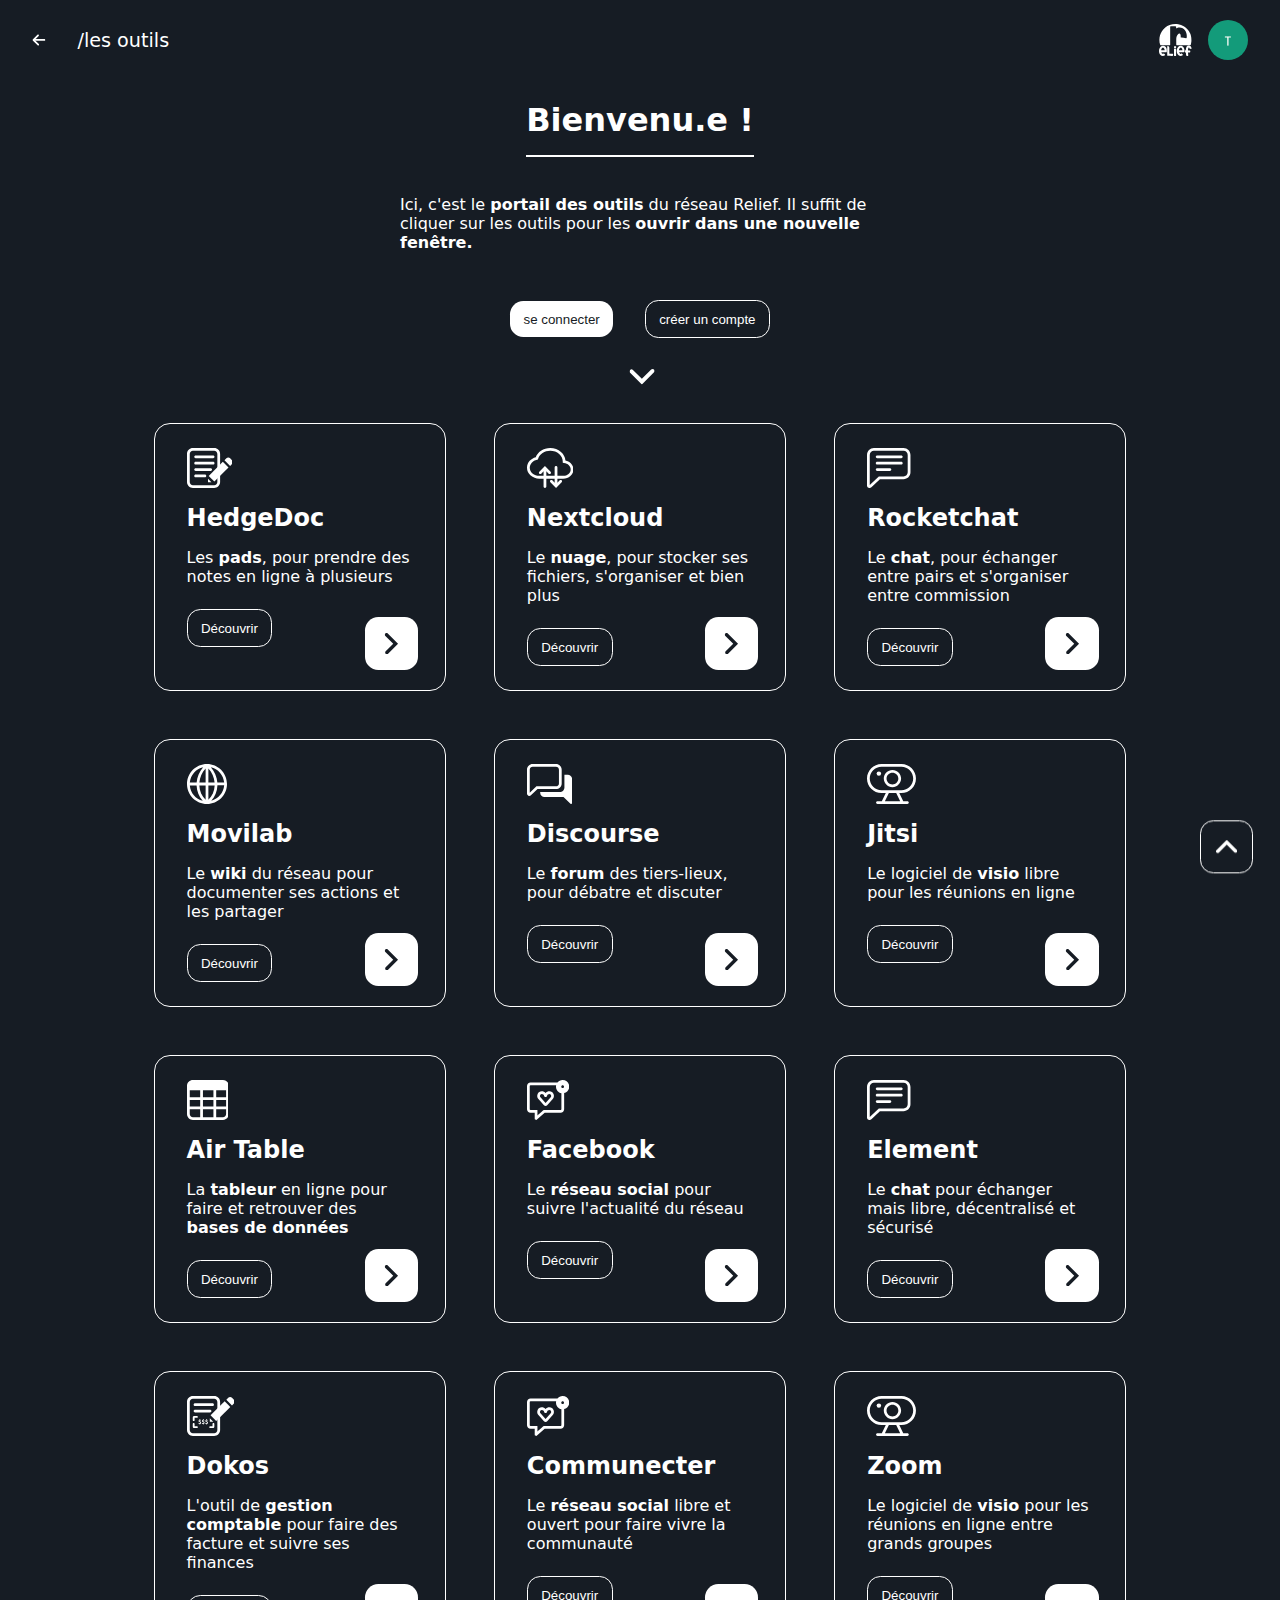
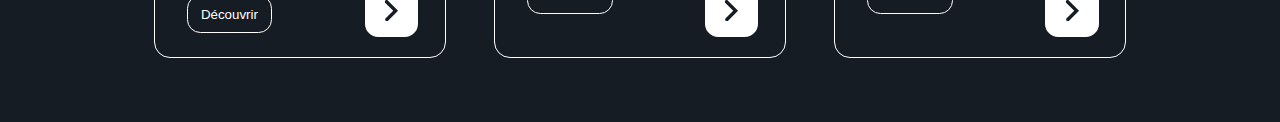
==== index.html @ ee426a31 "Rename portail.html to index.html" ====
<!DOCTYPE html>
<html lang="fr">
  <head>
    <meta charset="utf-8" />
    <meta name="viewport" content="width=device-width, initial-scale=1" />
    <title>Relief - Les outils</title>
    <link rel="stylesheet" href="style.css" />
  </head>

  <body>
    <header>
        <div>
            <div class="arrow left">
                <a title="retour à l'acceuil" onclick="history.go(-1)">
                <svg width="75" height="67" viewBox="0 0 75 67" fill="none" xmlns="http://www.w3.org/2000/svg">
                    <path fill-rule="evenodd" clip-rule="evenodd" d="M37.5641 63.3138C35.6115 61.3612 35.6115 58.1954 37.5641 56.2428L59.9295 33.8773L36.6588 10.6066C34.7062 8.65398 34.7062 5.48816 36.6588 3.53554C38.6114 1.58292 41.7773 1.58292 43.7299 3.53554L74.0717 33.8773L44.6351 63.3138C42.6825 65.2665 39.5167 65.2665 37.5641 63.3138Z" />
                    <path fill-rule="evenodd" clip-rule="evenodd" d="M66.9453 33.9358C66.9453 36.6972 64.7067 38.9358 61.9453 38.9358L5.00069 38.9358C2.23927 38.9358 0.000686841 36.6972 0.000687083 33.9358C0.000687324 31.1744 2.23927 28.9358 5.00069 28.9358L61.9453 28.9358C64.7067 28.9358 66.9453 31.1744 66.9453 33.9358Z" />
                </svg>
                </a>    
            </div>
            <p>/les outils</p>
        </div>

        <div>
            <div class="logo-relief">
                <a title="accueil relief" href="https://relief-aura.fr">
                <svg id="Calque_2" data-name="Calque 2" xmlns="http://www.w3.org/2000/svg" viewBox="0 0 136.97 134.26">
                    <defs>
                      <style>
                        .cls-1 {
                          fill: #fff;
                        }
                      </style>
                    </defs>
                    <g id="Calque_1-2" data-name="Calque 1">
                      <g>
                        <path class="cls-1" d="M71.84,17.65c0-2.32,0-4.04,0-5.77,0-1.88-1.01-2.75-2.84-2.75-6.06,0-12.12-.06-18.17,.02-3.18,.04-3.94,.8-3.94,3.95,.01,22.4,.07,44.8,.12,67.21,0,2.23-.04,4.47,.04,6.7,.05,1.36-.53,1.82-1.83,1.82-12.75-.02-25.51,.01-38.26-.09-.73,0-1.85-.88-2.12-1.6-2.58-6.79-3.27-13.92-3.2-21.11,.11-12.82,3.76-24.71,10.71-35.36C20.2,18.59,31.01,9.85,44.52,4.55,56.25-.05,68.37-1.01,80.65,.99c8.17,1.33,15.92,4.17,23.08,8.59,8.92,5.51,16.41,12.42,22,21.28,4.87,7.72,8.69,15.91,9.46,25.17,.45,5.45,1.06,10.95,.78,16.38-.26,4.95-1.63,9.85-2.51,14.77-.32,1.76-1.65,1.62-2.95,1.62-16.1,0-32.2,0-48.3,0-2.55,0-5.1-.06-7.65,.03-1.5,.05-2.13-.41-2.12-2.02,.04-8.69-.29-17.39,.06-26.06,.29-7.1,3.09-13.41,8.33-18.39,1-.95,2.37-1.66,3.69-2.11,1.97-.67,3.54,0,4.53,1.98,1.8,3.6,2.49,7.38,1.98,11.35-.28,2.18,.42,3.18,2.73,3.44,6.64,.72,13.27,1.64,19.89,2.5,1.27,.16,2.12-.03,2.36-1.57,1.73-10.99-.28-21.28-6.33-30.56-6.73-10.33-20.54-15.89-33.56-11.04-1.17,.44-2.39,.73-4.3,1.31Z"/>
                        <path class="cls-1" d="M10.02,118.76c1.71,6.42,5.19,7.84,10.51,4.68,1.71,1.69,3.53,3.34,5.12,5.19,.29,.34-.13,1.76-.63,2.22-5.75,5.23-14.37,4.33-19.73-1.97-7.62-8.97-6.88-25.66,1.5-33.9,6.05-5.94,15.34-5.59,20.72,.96,5.11,6.21,6.14,13.46,4.95,21.2-.23,1.52-1.08,1.65-2.34,1.64-6.61-.04-13.21-.02-20.09-.02Zm13.93-8.9c-.45-3.71-1.51-6.7-4.04-9.02-1.57-1.44-3.38-1.72-5.29-.77-2.84,1.41-5.47,6.46-5.14,9.8h14.47Z"/>
                        <path class="cls-1" d="M84.17,119.71c1.29,1.62,2.39,3.48,3.94,4.81,1.7,1.47,3.77,1.1,5.49-.28,1.02-.82,1.73-.79,2.6,.21,1.46,1.66,3.04,3.22,4.53,4.79-3.86,5.73-12.93,6.64-18.58,1.96-5.81-4.81-7.74-11.36-7.74-18.55,0-6.04,1.7-11.67,5.66-16.4,6.42-7.65,16.87-7.26,22.66,.85,4.27,5.99,5.13,12.72,4.11,19.84-.23,1.57-1.12,1.83-2.5,1.82-6.52-.05-13.05-.02-19.58-.02-.2,.32-.4,.65-.6,.97Zm-.62-9.88h14.85c-.46-3.47-1.36-6.45-3.77-8.76-2.16-2.08-4.59-2.12-6.8-.1-2.57,2.35-3.73,5.39-4.28,8.86Z"/>
                        <path class="cls-1" d="M121.69,120.01c.37,3.8,.61,7.29,1.07,10.74,.3,2.22-.23,3.11-2.67,3.16-6.05,.12-6.05,.23-6.6-5.83-.2-2.22-.42-4.44-.54-6.67-.07-1.25-.5-1.95-1.87-1.84-1.59,.13-2.11-.71-1.97-2.2,.11-1.11,.17-2.23,.13-3.34-.09-2.19,.07-4.11,3.01-3.64,.46-3.16,.76-6.17,1.37-9.11,.82-3.91,2.48-7.39,6.02-9.66,5.03-3.23,10.71-2.43,14.11,2.52,1.56,2.27,2.2,5.2,3.06,7.89,.5,1.58-.41,2.37-2.05,2.29-.71-.03-1.44-.05-2.15,.02-2.64,.28-4.86,.15-5.14-3.37-.06-.76-1.37-2.08-1.94-2-.88,.12-2.09,1.1-2.33,1.95-.78,2.81-1.26,5.71-1.66,8.61-.05,.39,.99,1.28,1.59,1.35,2.05,.24,4.13,.26,6.2,.26,1.58,0,1.98,.72,1.99,2.21,0,6.81,.04,6.8-6.84,6.66-.78-.02-1.57,0-2.8,0Z"/>
                        <path class="cls-1" d="M43.39,125.21c4.72,0,9.09,.06,13.45-.03,2.02-.04,2.78,.77,2.44,2.72-.08,.47-.06,.95-.07,1.43-.18,4.67-.18,4.72-4.98,4.62-5.81-.12-11.61-.39-17.42-.48-1.67-.03-2.28-.71-2.28-2.27,0-12.26-.04-24.52,.04-36.78,0-.56,1.08-1.12,1.67-1.66,.09-.08,.31-.01,.47-.02q6.58-.2,6.6,6.36c.03,7.56,.05,15.13,.08,22.69,0,.86,0,1.73,0,3.41Z"/>
                        <path class="cls-1" d="M71.79,118.51c0,4.46-.05,8.92,.02,13.37,.03,1.57-.38,2.26-2.11,2.31-6.77,.2-6.77,.25-6.77-6.49,0-7.56,.06-15.13-.04-22.69-.02-2,.67-2.6,2.62-2.6,6.27-.01,6.27-.08,6.27,6.06,0,3.34,0,6.69,0,10.03Z"/>
                        <path class="cls-1" d="M67.4,100.99c-5.04,.17-4.02,.45-4.32-4.03-.22-3.3-.18-3.31,3.09-3.45,.24-.01,.47-.01,.71-.03,5.83-.29,4.68-.33,5.07,4.58,.17,2.11-.39,3.19-2.67,2.93-.62-.07-1.26-.01-1.9-.01Z"/>
                      </g>
                    </g>
                  </svg>
                </a>
            </div>

            <div class="account">
                <a title="mon compte" href="https://id.indie.host/auth/realms/relief-aura-fr/account/">
                    <img class="account-img" src="T-account.png">
                </a>
            </div>
        </div>
    </header>

    <main>
        <section class="header">
            <h1>Bienvenu.e !</h1>
            <p>Ici, c'est le <strong>portail des outils</strong> du réseau Relief. Il suffit de cliquer sur les outils pour les <strong>ouvrir dans une nouvelle fenêtre.</strong></p>
            <div class="connexion">
                <button class="lv1">
                    <a title="page de connection" href="https://id.indie.host/auth/realms/tiers-lieux-org/protocol/openid-connect/auth?scope=openid&state=2lStShg0HUPoODKVmA5edHjVVhkejfJH9s02rJSvYz4._cOBlLjUScY.EkeIDoDpSD-nTqICJpuVHQ&response_type=code&client_id=relief-aura-fr&redirect_uri=https%3A%2F%2Fid.indie.host%2Fauth%2Frealms%2Frelief-aura-fr%2Fbroker%2Ftiers-lieux-org%2Fendpoint&nonce=0VWzYKwOi_gDLvYqsgrkdw">se connecter</a>
                </button>
                <button class="lv2">
                    <a title="page d'inscription"  href="https://id.indie.host/auth/realms/tiers-lieux-org/login-actions/registration?client_id=relief-aura-fr&tab_id=MLim9Yce5vY">créer un compte</a>
                </button>
            </div>
            <div class="arrow down">
                <a title="voir les outils" href="#outils">
                <svg width="40" height="63" viewBox="0 0 40 63" fill="none" xmlns="http://www.w3.org/2000/svg">
                    <path fill-rule="evenodd" clip-rule="evenodd" d="M3.27111 61.2428C1.31849 59.2902 1.31849 56.1243 3.27111 54.1717L25.6366 31.8063L2.36585 8.53556C0.413224 6.58294 0.413224 3.41712 2.36585 1.46449C4.31847 -0.488128 7.48429 -0.488128 9.43691 1.46449L39.7787 31.8063L10.3422 61.2428C8.38955 63.1954 5.22373 63.1954 3.27111 61.2428Z" />
                </svg>
                </a>
            </div>
        </section>
    

      <div class="grid" id="outils">
        
        <div class="carte-outil">
            <div class="logo-outil">
                <svg id="Calque_2" data-name="Calque 2" xmlns="http://www.w3.org/2000/svg" viewBox="0 0 49.81 43.48">
                    <path d="M28.41,11.11H9.38c-.83,0-1.5-.67-1.5-1.5s.67-1.5,1.5-1.5H28.41c.83,0,1.5,.67,1.5,1.5s-.67,1.5-1.5,1.5Z"/>
                    <path d="M28.41,18.03H9.38c-.83,0-1.5-.67-1.5-1.5s.67-1.5,1.5-1.5H28.41c.83,0,1.5,.67,1.5,1.5s-.67,1.5-1.5,1.5Z"/>
                    <path d="M25.73,24.96H9.38c-.83,0-1.5-.67-1.5-1.5s.67-1.5,1.5-1.5H25.73c.83,0,1.5,.67,1.5,1.5s-.67,1.5-1.5,1.5Z"/>
                    <path d="M19.44,31.89H9.38c-.83,0-1.5-.67-1.5-1.5s.67-1.5,1.5-1.5h10.06c.83,0,1.5,.67,1.5,1.5s-.67,1.5-1.5,1.5Z"/>
                    <path d="M29.56,43.48H6.44c-3.55,0-6.44-2.89-6.44-6.44V6.44C0,2.89,2.89,0,6.44,0H29.56c3.55,0,6.44,2.89,6.44,6.44v30.59c0,3.55-2.89,6.44-6.44,6.44ZM6.44,3c-1.9,0-3.44,1.55-3.44,3.44v30.59c0,1.9,1.54,3.44,3.44,3.44H29.56c1.9,0,3.44-1.54,3.44-3.44V6.44c0-1.9-1.54-3.44-3.44-3.44H6.44Z"/>
                    <rect x="23.49" y="21.37" width="21.73" height="8.71" transform="translate(-8.13 31.83) rotate(-45)"/>
                    <polygon points="26.61 37.27 22.81 37.27 22.81 33.47 26.61 37.27"/>
                    <path d="M46.91,19.49l-6.16-6.16,2.1-2.1c.53-.53,1.21-.8,2.03-.8s1.5,.27,2.03,.8l2.1,2.1c.53,.53,.8,1.21,.8,2.03s-.27,1.5-.8,2.03l-2.1,2.1Z"/>
                </svg>
            </div>
            <h2>HedgeDoc</h2>
            <p>Les <strong>pads</strong>, pour prendre des notes en ligne à plusieurs</p>
            <button class="lv2">
              <a title="découvrir l'outil" href="construction.html">Découvrir</a>
              </button>
  
              <button class="open lv1 arrow">
                    <a title="ouvrir l'outils" target="_blank" href="https://pad.relief-aura.fr/">
                      <svg width="40" height="63" viewBox="0 0 40 63" fill="none" xmlns="http://www.w3.org/2000/svg">
                          <path fill-rule="evenodd" clip-rule="evenodd" d="M3.27111 61.2428C1.31849 59.2902 1.31849 56.1243 3.27111 54.1717L25.6366 31.8063L2.36585 8.53556C0.413224 6.58294 0.413224 3.41712 2.36585 1.46449C4.31847 -0.488128 7.48429 -0.488128 9.43691 1.46449L39.7787 31.8063L10.3422 61.2428C8.38955 63.1954 5.22373 63.1954 3.27111 61.2428Z" />
                      </svg>
                    </a>
              </button>
          </div>

          <div class="carte-outil">
            <div class="logo-outil">
                <svg id="Calque_2" data-name="Calque 2" xmlns="http://www.w3.org/2000/svg" viewBox="0 0 50.49 43.48">
                    <path d="M13.37,33.31c-3.63,0-6.78-1.12-9.37-3.34C1.35,27.69,0,24.85,0,21.53,0,18.71,.98,16.16,2.91,13.96c1.73-1.97,3.95-3.3,6.62-3.98,1.07-2.85,2.99-5.21,5.71-7.03,2.94-1.96,6.3-2.95,10.01-2.95,4.56,0,8.5,1.42,11.7,4.23,2.91,2.56,4.54,5.65,4.85,9.23,2.26,.45,4.21,1.48,5.79,3.05,1.92,1.91,2.9,4.19,2.9,6.77,0,2.81-1.12,5.22-3.34,7.17-2.16,1.9-4.81,2.86-7.86,2.86H13.37ZM25.25,3c-3.1,0-5.91,.82-8.34,2.45-2.42,1.62-3.99,3.66-4.8,6.25l-.26,.86-.88,.17c-2.42,.48-4.32,1.53-5.8,3.21-1.46,1.66-2.16,3.49-2.16,5.59,0,2.44,.97,4.45,2.96,6.15,2.06,1.76,4.49,2.62,7.42,2.62h25.91c2.34,0,4.26-.69,5.88-2.11,1.56-1.37,2.32-2.98,2.32-4.91,0-1.78-.66-3.3-2.01-4.64-1.4-1.39-3.12-2.17-5.28-2.39l-1.35-.14v-1.36c0-3.27-1.27-5.98-3.89-8.27-2.67-2.35-5.86-3.49-9.72-3.49Z"/>
                    <path d="M25.65,25.75l-6.13-6.13-6.13,6.13c-.59,.59-.59,1.54,0,2.12s1.54,.59,2.12,0l2.51-2.51v16.62c0,.83,.67,1.5,1.5,1.5s1.5-.67,1.5-1.5V25.36l2.51,2.51c.29,.29,.68,.44,1.06,.44s.77-.15,1.06-.44c.59-.59,.59-1.54,0-2.12Z"/>
                    <path d="M37.69,35.19c-.59-.59-1.54-.59-2.12,0l-2.51,2.51V21.08c0-.83-.67-1.5-1.5-1.5s-1.5,.67-1.5,1.5v16.62l-2.51-2.51c-.59-.59-1.54-.59-2.12,0-.59,.59-.59,1.54,0,2.12l6.13,6.13,6.13-6.13c.59-.59,.59-1.54,0-2.12Z"/>
                </svg>
            </div>
            <h2>Nextcloud</h2>
            <p>Le <strong>nuage</strong>, pour stocker ses fichiers, s'organiser et bien plus</p>
            <button class="lv2">
              <a title="découvrir l'outil" href="construction.html">Découvrir</a>
              </button>
  
              <button class="open lv1 arrow">
                <a title="ouvrir l'outils" target="_blank" href="https://nuage.relief-aura.fr/">
                      <svg width="40" height="63" viewBox="0 0 40 63" fill="none" xmlns="http://www.w3.org/2000/svg">
                          <path fill-rule="evenodd" clip-rule="evenodd" d="M3.27111 61.2428C1.31849 59.2902 1.31849 56.1243 3.27111 54.1717L25.6366 31.8063L2.36585 8.53556C0.413224 6.58294 0.413224 3.41712 2.36585 1.46449C4.31847 -0.488128 7.48429 -0.488128 9.43691 1.46449L39.7787 31.8063L10.3422 61.2428C8.38955 63.1954 5.22373 63.1954 3.27111 61.2428Z" />
                      </svg>
                </a>
              </button>
          </div>

          <div class="carte-outil">
            <div class="logo-outil">
                <svg id="Calque_2" data-name="Calque 2" xmlns="http://www.w3.org/2000/svg" viewBox="0 0 47.25 43.47">
                    <path d="M2.83,43.47c-.38,0-.76-.08-1.12-.23-1.04-.45-1.71-1.47-1.71-2.6V7.5C0,3.37,3.37,0,7.5,0H39.75c4.14,0,7.5,3.37,7.5,7.5V26.44c0,4.14-3.37,7.5-7.5,7.5H14.06l-9.28,8.75c-.54,.51-1.23,.77-1.94,.77ZM7.5,3c-2.48,0-4.5,2.02-4.5,4.5V40.25l9.86-9.3h26.88c2.48,0,4.5-2.02,4.5-4.5V7.5c0-2.48-2.02-4.5-4.5-4.5H7.5Z"/>
                    <path d="M37.26,11.11H11.05c-.83,0-1.5-.67-1.5-1.5s.67-1.5,1.5-1.5h26.21c.83,0,1.5,.67,1.5,1.5s-.67,1.5-1.5,1.5Z"/>
                    <path d="M37.26,18.03H11.05c-.83,0-1.5-.67-1.5-1.5s.67-1.5,1.5-1.5h26.21c.83,0,1.5,.67,1.5,1.5s-.67,1.5-1.5,1.5Z"/>
                    <path d="M24.9,24.96H11.05c-.83,0-1.5-.67-1.5-1.5s.67-1.5,1.5-1.5h13.86c.83,0,1.5,.67,1.5,1.5s-.67,1.5-1.5,1.5Z"/>
                </svg>
            </div>
            <h2>Rocketchat</h2>
            <p>Le <strong>chat</strong>, pour échanger entre pairs et s'organiser entre commission</p>
            <button class="lv2">
              <a title="découvrir l'outil" href="construction.html">Découvrir</a>
              </button>
  
              <button class="open lv1 arrow">
                <a title="ouvrir l'outils" target="_blank" href="https://chat.tiers-lieux.org/channel/RELIEF_reseau_TL_AuRA">
                      <svg width="40" height="63" viewBox="0 0 40 63" fill="none" xmlns="http://www.w3.org/2000/svg">
                          <path fill-rule="evenodd" clip-rule="evenodd" d="M3.27111 61.2428C1.31849 59.2902 1.31849 56.1243 3.27111 54.1717L25.6366 31.8063L2.36585 8.53556C0.413224 6.58294 0.413224 3.41712 2.36585 1.46449C4.31847 -0.488128 7.48429 -0.488128 9.43691 1.46449L39.7787 31.8063L10.3422 61.2428C8.38955 63.1954 5.22373 63.1954 3.27111 61.2428Z" />
                      </svg>
                </a>
              </button>
          </div>

          <div class="carte-outil">
            <div class="logo-outil">
                <svg id="Calque_2" data-name="Calque 2" xmlns="http://www.w3.org/2000/svg" viewBox="0 0 43.56 43.56">
                    <path  d="M43.56,21.78C43.56,9.77,33.79,0,21.78,0S0,9.77,0,21.78s9.77,21.78,21.78,21.78h0c12.01,0,21.78-9.77,21.78-21.78Zm-3.08-1.5h-7.42c-.46-6.21-2.97-12.13-7.08-16.79,7.86,1.81,13.84,8.55,14.5,16.79Zm-20.2,0h-6.78c.47-5.7,2.88-11.12,6.78-15.31v15.31Zm0,3v15.6c-4.16-3.95-6.62-9.48-6.85-15.6h6.85Zm3,15.6v-15.6h6.85c-.23,6.12-2.69,11.65-6.85,15.6Zm0-18.6V4.97c3.9,4.18,6.31,9.61,6.78,15.31h-6.78ZM17.57,3.49c-4.1,4.65-6.62,10.58-7.08,16.79H3.08C3.73,12.04,9.71,5.3,17.57,3.49ZM3.08,23.28h7.36s0,.05,0,.08c.23,6.38,2.62,12.2,6.69,16.6-7.64-1.96-13.4-8.59-14.05-16.67Zm23.36,16.67c4.07-4.39,6.46-10.21,6.69-16.6,0-.03,0-.05,0-.08h7.36c-.64,8.08-6.41,14.71-14.05,16.67Z"/>
                </svg>
            </div>
            <h2>Movilab</h2>
            <p>Le <strong>wiki</strong> du réseau pour documenter ses actions et les partager</p>
            <button class="lv2">
              <a title="découvrir l'outil" href="construction.html">Découvrir</a>
              </button>
  
              <button class="open lv1 arrow">
                <a title="ouvrir l'outils" target="_blank" href="https://movilab.org/wiki/R%C3%A9seau_Tiers-Lieux_AuRA">
                      <svg width="40" height="63" viewBox="0 0 40 63" fill="none" xmlns="http://www.w3.org/2000/svg">
                          <path fill-rule="evenodd" clip-rule="evenodd" d="M3.27111 61.2428C1.31849 59.2902 1.31849 56.1243 3.27111 54.1717L25.6366 31.8063L2.36585 8.53556C0.413224 6.58294 0.413224 3.41712 2.36585 1.46449C4.31847 -0.488128 7.48429 -0.488128 9.43691 1.46449L39.7787 31.8063L10.3422 61.2428C8.38955 63.1954 5.22373 63.1954 3.27111 61.2428Z" />
                      </svg>
                </a>
              </button>
          </div>

          <div class="carte-outil">
            <div class="logo-outil">
                <svg id="Calque_2" data-name="Calque 2" xmlns="http://www.w3.org/2000/svg" viewBox="0 0 49.33 43.72">
                    <path  d="M2.55,34.93c-.34,0-.68-.07-1.01-.21-.94-.4-1.54-1.32-1.54-2.34V6.24C0,2.8,2.8,0,6.24,0H31.68c3.44,0,6.24,2.8,6.24,6.24v14.94c0,3.44-2.8,6.24-6.24,6.24H11.53l-7.23,6.82c-.48,.46-1.11,.7-1.75,.7ZM6.24,3c-1.78,0-3.24,1.45-3.24,3.24V31.34l7.34-6.92H31.68c1.78,0,3.24-1.45,3.24-3.24V6.24c0-1.78-1.45-3.24-3.24-3.24H6.24Z"/>
                    <path  d="M44.6,11.79h-3.7v13.97c0,1.99-1.86,4.88-3.93,4.88H14.42v.82c0,2.62,2.12,4.74,4.74,4.74h20.74l7.66,7.23c.67,.63,1.77,.16,1.77-.76V16.52c0-2.62-2.12-4.74-4.74-4.74Z"/>
                </svg>
            </div>
            <h2>Discourse</h2>
            <p>Le <strong>forum</strong> des tiers-lieux, pour débatre et discuter</p>
            <button class="lv2">
              <a title="découvrir l'outil" href="construction.html">Découvrir</a>
              </button>
  
              <button class="open lv1 arrow">
                <a title="ouvrir l'outils" target="_blank" href="https://forum.tiers-lieux.org/c/reseaux-locaux/auvergne-rhone-alpes/39">
                      <svg width="40" height="63" viewBox="0 0 40 63" fill="none" xmlns="http://www.w3.org/2000/svg">
                          <path fill-rule="evenodd" clip-rule="evenodd" d="M3.27111 61.2428C1.31849 59.2902 1.31849 56.1243 3.27111 54.1717L25.6366 31.8063L2.36585 8.53556C0.413224 6.58294 0.413224 3.41712 2.36585 1.46449C4.31847 -0.488128 7.48429 -0.488128 9.43691 1.46449L39.7787 31.8063L10.3422 61.2428C8.38955 63.1954 5.22373 63.1954 3.27111 61.2428Z" />
                      </svg>
                </a>
              </button>
          </div>

          <div class="carte-outil">
            <div class="logo-outil">
                <svg id="Calque_2" data-name="Calque 2" xmlns="http://www.w3.org/2000/svg" viewBox="0 0 53.24 43.48">
                    <path  d="M27.66,25.22c-5.19,0-9.41-4.22-9.41-9.41s4.22-9.41,9.41-9.41,9.41,4.22,9.41,9.41-4.22,9.41-9.41,9.41Zm0-15.82c-3.53,0-6.41,2.88-6.41,6.41s2.88,6.41,6.41,6.41,6.41-2.88,6.41-6.41-2.88-6.41-6.41-6.41Z"/>
                    <circle  cx="12.92" cy="10.45" r="2.42"/>
                    <path  d="M53.24,15.81c0-8.72-7.09-15.81-15.81-15.81H15.81C7.09,0,0,7.09,0,15.81s7.09,15.81,15.81,15.81h4.64l-4.34,8.85h-4.75c-.83,0-1.5,.67-1.5,1.5s.67,1.5,1.5,1.5h5.68s0,0,0,0c0,0,0,0,0,0h21.45s0,0,0,0c0,0,0,0,0,0h5.45c.83,0,1.5-.67,1.5-1.5s-.67-1.5-1.5-1.5h-4.52l-4.34-8.85h2.33c8.72,0,15.81-7.09,15.81-15.81ZM3,15.81C3,8.75,8.75,3,15.81,3h21.61c7.07,0,12.81,5.75,12.81,12.81s-5.75,12.81-12.81,12.81h-4.47c-.19-.04-.38-.04-.57,0h-9.23c-.19-.04-.39-.04-.58,0h-6.77c-7.07,0-12.81-5.75-12.81-12.81Zm33.09,24.67H19.45l4.34-8.85h7.96l4.34,8.85Z"/>
                </svg>
            </div>
            <h2>Jitsi</h2>
            <p>Le logiciel de <strong>visio</strong> libre pour les réunions en ligne</p>
            <button class="lv2">
              <a title="découvrir l'outil" href="construction.html">Découvrir</a>
              </button>
  
              <button class="open lv1 arrow">
                <a title="ouvrir l'outils" target="_blank" href="https://meet.liiib.re/">
                      <svg width="40" height="63" viewBox="0 0 40 63" fill="none" xmlns="http://www.w3.org/2000/svg">
                          <path fill-rule="evenodd" clip-rule="evenodd" d="M3.27111 61.2428C1.31849 59.2902 1.31849 56.1243 3.27111 54.1717L25.6366 31.8063L2.36585 8.53556C0.413224 6.58294 0.413224 3.41712 2.36585 1.46449C4.31847 -0.488128 7.48429 -0.488128 9.43691 1.46449L39.7787 31.8063L10.3422 61.2428C8.38955 63.1954 5.22373 63.1954 3.27111 61.2428Z" />
                      </svg>
                </a>
              </button>
          </div>

          <div class="carte-outil">
            <div class="logo-outil">
                <svg id="Calque_2" data-name="Calque 2" xmlns="http://www.w3.org/2000/svg" viewBox="0 0 45.51 43.48">
                    <path  d="M39.06,0H6.44C2.89,0,0,2.89,0,6.44v30.59c0,3.55,2.89,6.44,6.44,6.44H39.06c3.55,0,6.44-2.89,6.44-6.44V6.44c0-3.55-2.89-6.44-6.44-6.44ZM17.34,28.89v-7.09h11.4v7.09h-11.4Zm11.4,3v8.59h-11.4v-8.59h11.4ZM3,21.8H14.34v7.09H3v-7.09ZM28.74,11.19v7.62h-11.4v-7.62h11.4Zm3,0h10.77v7.62h-10.77v-7.62Zm-17.4,0v7.62H3v-7.62H14.34Zm17.4,10.62h10.77v7.09h-10.77v-7.09ZM3,37.04v-5.15H14.34v8.59H6.44c-1.9,0-3.44-1.54-3.44-3.44Zm36.06,3.44h-7.32v-8.59h10.77v5.15c0,1.9-1.54,3.44-3.44,3.44Z"/>
                </svg>
            </div>
            <h2>Air Table</h2>
            <p>La <strong>tableur</strong> en ligne pour faire et retrouver des <strong>bases de données</strong></p>
            <button class="lv2">
              <a title="découvrir l'outil" href="construction.html">Découvrir</a>
              </button>
  
              <button class="open lv1 arrow">
                <a title="ouvrir l'outils" target="_blank" href="https://airtable.com/invite/l?inviteId=invXyRSIld4q0Hdls&inviteToken=2e7012f935e9c3d305fc4a2b5dfa7dc0d28f72797256636188993756537208e9&utm_medium=email&utm_source=product_team&utm_content=transactional-alerts">
                      <svg width="40" height="63" viewBox="0 0 40 63" fill="none" xmlns="http://www.w3.org/2000/svg">
                          <path fill-rule="evenodd" clip-rule="evenodd" d="M3.27111 61.2428C1.31849 59.2902 1.31849 56.1243 3.27111 54.1717L25.6366 31.8063L2.36585 8.53556C0.413224 6.58294 0.413224 3.41712 2.36585 1.46449C4.31847 -0.488128 7.48429 -0.488128 9.43691 1.46449L39.7787 31.8063L10.3422 61.2428C8.38955 63.1954 5.22373 63.1954 3.27111 61.2428Z" />
                      </svg>
                </a>
              </button>
          </div>

          <div class="carte-outil">
            <div class="logo-outil">
                <svg id="Calque_2" data-name="Calque 2" xmlns="http://www.w3.org/2000/svg" viewBox="0 0 46.26 43.77">
                    <path  d="M20.33,28.48c-.66,0-1.3-.28-1.74-.78l-6.1-6.87c-1.34-1.51-1.67-3.61-.85-5.48,.79-1.8,2.48-2.94,4.42-2.98h.12c1.63,0,3.12,.69,4.16,1.82,1.04-1.13,2.54-1.82,4.16-1.82h.12c1.94,.04,3.63,1.18,4.42,2.98,.82,1.87,.49,3.97-.85,5.48l-6.1,6.87c-.44,.5-1.07,.78-1.74,.78Zm-4.16-13.11c-1.16,.02-1.63,.84-1.78,1.19-.27,.61-.32,1.54,.35,2.29l5.6,6.3,5.6-6.3c.67-.75,.62-1.67,.35-2.29-.15-.35-.63-1.16-1.73-1.19l.03-1.5-.08,1.5c-1.22,0-2.28,.83-2.58,2.01-.19,.73-.84,1.23-1.58,1.23s-1.39-.5-1.58-1.22c-.3-1.19-1.36-2.02-2.59-2.02Z"/>
                    <path  d="M39.01,0c-2.29,0-4.33,1.07-5.66,2.73H3.86C1.73,2.73,0,4.46,0,6.59V31.99c0,2.13,1.73,3.86,3.86,3.86h4.58v6.11l.03,1.01,1.81,.8,9.09-7.91h17.43c2.13,0,3.86-1.73,3.86-3.86V14.31c3.21-.75,5.61-3.62,5.61-7.06,0-4.01-3.25-7.25-7.25-7.25Zm-1.35,31.99c0,.48-.39,.86-.86,.86H18.23s-6.79,5.92-6.79,5.92v-4.37l-.05-1.55H3.86c-.48,0-.86-.39-.86-.86V6.59c0-.48,.39-.86,.86-.86H31.91c-.11,.49-.16,1-.16,1.53,0,3.54,2.54,6.49,5.9,7.12V31.99Zm1.35-23.25c-.82,0-1.49-.67-1.49-1.49s.67-1.49,1.49-1.49,1.49,.67,1.49,1.49-.67,1.49-1.49,1.49Z"/>
                </svg>
            </div>
            <h2>Facebook</h2>
            <p>Le <strong>réseau social</strong> pour suivre l'actualité du réseau</p>
            <button class="lv2">
              <a title="découvrir l'outil" href="construction.html">Découvrir</a>
              </button>
  
              <button class="open lv1 arrow">
                <a title="ouvrir l'outils" target="_blank" href="https://www.facebook.com/groups/528599319020361">
                      <svg width="40" height="63" viewBox="0 0 40 63" fill="none" xmlns="http://www.w3.org/2000/svg">
                          <path fill-rule="evenodd" clip-rule="evenodd" d="M3.27111 61.2428C1.31849 59.2902 1.31849 56.1243 3.27111 54.1717L25.6366 31.8063L2.36585 8.53556C0.413224 6.58294 0.413224 3.41712 2.36585 1.46449C4.31847 -0.488128 7.48429 -0.488128 9.43691 1.46449L39.7787 31.8063L10.3422 61.2428C8.38955 63.1954 5.22373 63.1954 3.27111 61.2428Z" />
                      </svg>
                </a>
              </button>
          </div>

          <div class="carte-outil">
            <div class="logo-outil">
                <svg id="Calque_2" data-name="Calque 2" xmlns="http://www.w3.org/2000/svg" viewBox="0 0 47.25 43.47">
                    <path d="M2.83,43.47c-.38,0-.76-.08-1.12-.23-1.04-.45-1.71-1.47-1.71-2.6V7.5C0,3.37,3.37,0,7.5,0H39.75c4.14,0,7.5,3.37,7.5,7.5V26.44c0,4.14-3.37,7.5-7.5,7.5H14.06l-9.28,8.75c-.54,.51-1.23,.77-1.94,.77ZM7.5,3c-2.48,0-4.5,2.02-4.5,4.5V40.25l9.86-9.3h26.88c2.48,0,4.5-2.02,4.5-4.5V7.5c0-2.48-2.02-4.5-4.5-4.5H7.5Z"/>
                    <path d="M37.26,11.11H11.05c-.83,0-1.5-.67-1.5-1.5s.67-1.5,1.5-1.5h26.21c.83,0,1.5,.67,1.5,1.5s-.67,1.5-1.5,1.5Z"/>
                    <path d="M37.26,18.03H11.05c-.83,0-1.5-.67-1.5-1.5s.67-1.5,1.5-1.5h26.21c.83,0,1.5,.67,1.5,1.5s-.67,1.5-1.5,1.5Z"/>
                    <path d="M24.9,24.96H11.05c-.83,0-1.5-.67-1.5-1.5s.67-1.5,1.5-1.5h13.86c.83,0,1.5,.67,1.5,1.5s-.67,1.5-1.5,1.5Z"/>
                </svg>
            </div>
            <h2>Element</h2>
            <p>Le <strong>chat</strong> pour échanger mais libre, décentralisé et sécurisé</p>
            <button class="lv2">
              <a title="découvrir l'outil" href="construction.html">Découvrir</a>
              </button>
  
              <button class="open lv1 arrow">
                <a title="ouvrir l'outils" target="_blank" href="https://chat.relief-aura.fr/#/room/#accueil:relief-aura.fr">
                      <svg width="40" height="63" viewBox="0 0 40 63" fill="none" xmlns="http://www.w3.org/2000/svg">
                          <path fill-rule="evenodd" clip-rule="evenodd" d="M3.27111 61.2428C1.31849 59.2902 1.31849 56.1243 3.27111 54.1717L25.6366 31.8063L2.36585 8.53556C0.413224 6.58294 0.413224 3.41712 2.36585 1.46449C4.31847 -0.488128 7.48429 -0.488128 9.43691 1.46449L39.7787 31.8063L10.3422 61.2428C8.38955 63.1954 5.22373 63.1954 3.27111 61.2428Z" />
                      </svg>
                </a>
              </button>
          </div>

          <div class="carte-outil">
            <div class="logo-outil">
                <svg id="Calque_2" data-name="Calque 2" xmlns="http://www.w3.org/2000/svg" viewBox="0 0 51.81 43.48">
                    <path d="M29.56,43.48H6.44c-3.55,0-6.44-2.89-6.44-6.44V6.44C0,2.89,2.89,0,6.44,0H29.56c3.55,0,6.44,2.89,6.44,6.44v30.59c0,3.55-2.89,6.44-6.44,6.44ZM6.44,3c-1.9,0-3.44,1.55-3.44,3.44v30.59c0,1.9,1.54,3.44,3.44,3.44H29.56c1.9,0,3.44-1.54,3.44-3.44V6.44c0-1.9-1.54-3.44-3.44-3.44H6.44Z"/>
                    <rect x="25.49" y="12.07" width="21.73" height="8.71" transform="translate(-.97 30.52) rotate(-45)"/>
                    <polygon points="28.62 27.97 24.81 27.97 24.81 24.17 28.62 27.97"/>
                    <path d="M48.91,10.19l-6.16-6.16,2.1-2.1c.53-.53,1.21-.8,2.03-.8s1.5,.27,2.03,.8l2.1,2.1c.53,.53,.8,1.21,.8,2.03s-.27,1.5-.8,2.03l-2.1,2.1Z"/>
                      <path  d="M14.82,26.97c-.13-.12-.25-.2-.36-.26-.12-.06-.25-.09-.4-.09-.17,0-.3,.03-.39,.1-.09,.07-.13,.18-.13,.34,0,.11,.05,.21,.14,.28,.09,.08,.21,.15,.34,.22,.14,.07,.29,.14,.44,.22,.16,.07,.31,.17,.45,.27s.25,.24,.34,.39c.09,.15,.14,.34,.14,.56,0,.34-.09,.62-.27,.86s-.46,.4-.82,.48v.73h-.68v-.7c-.21-.02-.42-.08-.65-.17s-.42-.21-.58-.36l.45-.69c.18,.14,.35,.24,.51,.3,.16,.07,.33,.1,.49,.1,.2,0,.34-.04,.43-.12,.09-.08,.14-.2,.14-.36,0-.12-.05-.22-.14-.31s-.21-.16-.34-.24c-.14-.08-.29-.15-.44-.23-.16-.08-.31-.17-.44-.28-.14-.11-.25-.23-.34-.38-.09-.14-.14-.32-.14-.53,0-.35,.09-.63,.28-.86,.19-.23,.45-.37,.78-.44v-.72h.68v.71c.22,.03,.42,.1,.59,.2,.17,.1,.32,.23,.45,.37l-.52,.59Z"/>
                      <path d="M18.52,26.97c-.13-.12-.25-.2-.36-.26-.12-.06-.25-.09-.4-.09-.17,0-.3,.03-.39,.1-.09,.07-.13,.18-.13,.34,0,.11,.05,.21,.14,.28,.09,.08,.21,.15,.34,.22,.14,.07,.29,.14,.44,.22,.16,.07,.31,.17,.45,.27s.25,.24,.34,.39c.09,.15,.14,.34,.14,.56,0,.34-.09,.62-.27,.86s-.46,.4-.82,.48v.73h-.68v-.7c-.21-.02-.42-.08-.65-.17s-.42-.21-.58-.36l.45-.69c.18,.14,.35,.24,.51,.3,.16,.07,.33,.1,.49,.1,.2,0,.34-.04,.43-.12,.09-.08,.14-.2,.14-.36,0-.12-.05-.22-.14-.31s-.21-.16-.34-.24c-.14-.08-.29-.15-.44-.23-.16-.08-.31-.17-.44-.28-.14-.11-.25-.23-.34-.38-.09-.14-.14-.32-.14-.53,0-.35,.09-.63,.28-.86,.19-.23,.45-.37,.78-.44v-.72h.68v.71c.22,.03,.42,.1,.59,.2,.17,.1,.32,.23,.45,.37l-.52,.59Z"/>
                      <path d="M22.22,26.97c-.13-.12-.25-.2-.36-.26-.12-.06-.25-.09-.4-.09-.17,0-.3,.03-.39,.1-.09,.07-.13,.18-.13,.34,0,.11,.05,.21,.14,.28,.09,.08,.21,.15,.34,.22,.14,.07,.29,.14,.44,.22,.16,.07,.31,.17,.45,.27s.25,.24,.34,.39c.09,.15,.14,.34,.14,.56,0,.34-.09,.62-.27,.86s-.46,.4-.82,.48v.73h-.68v-.7c-.21-.02-.42-.08-.65-.17s-.42-.21-.58-.36l.45-.69c.18,.14,.35,.24,.51,.3,.16,.07,.33,.1,.49,.1,.2,0,.34-.04,.43-.12,.09-.08,.14-.2,.14-.36,0-.12-.05-.22-.14-.31s-.21-.16-.34-.24c-.14-.08-.29-.15-.44-.23-.16-.08-.31-.17-.44-.28-.14-.11-.25-.23-.34-.38-.09-.14-.14-.32-.14-.53,0-.35,.09-.63,.28-.86,.19-.23,.45-.37,.78-.44v-.72h.68v.71c.22,.03,.42,.1,.59,.2,.17,.1,.32,.23,.45,.37l-.52,.59Z"/>
                    <path  d="M10.75,34.86h-2.97c-.84,0-1.52-.68-1.52-1.52v-2.97c0-.55,.45-1,1-1s1,.45,1,1v2.49h2.49c.55,0,1,.45,1,1s-.45,1-1,1Z"/>
                    <path  d="M28.21,34.86h-2.97c-.55,0-1-.45-1-1s.45-1,1-1h2.49v-2.49c0-.55,.45-1,1-1s1,.45,1,1v2.97c0,.84-.68,1.52-1.52,1.52Z"/>
                    <path  d="M7.27,27.25c-.55,0-1-.45-1-1v-2.97c0-.84,.68-1.52,1.52-1.52h2.97c.55,0,1,.45,1,1s-.45,1-1,1h-2.49v2.49c0,.55-.45,1-1,1Z"/>
                    <path  d="M27.76,11H8.72c-.83,0-1.5-.67-1.5-1.5s.67-1.5,1.5-1.5H27.76c.83,0,1.5,.67,1.5,1.5s-.67,1.5-1.5,1.5Z"/>
                    <path  d="M25.08,17.93H8.72c-.83,0-1.5-.67-1.5-1.5s.67-1.5,1.5-1.5H25.08c.83,0,1.5,.67,1.5,1.5s-.67,1.5-1.5,1.5Z"/>
                </svg>
            </div>
            <h2>Dokos</h2>
            <p>L'outil de <strong>gestion comptable</strong> pour faire des facture et suivre ses finances</p>
            <button class="lv2">
              <a title="découvrir l'outil" href="construction.html">Découvrir</a>
              </button>
  
              <button class="open lv1 arrow">
                <a title="ouvrir l'outils" target="_blank" href="https://tierslieux.dokos.io/">
                      <svg width="40" height="63" viewBox="0 0 40 63" fill="none" xmlns="http://www.w3.org/2000/svg">
                          <path fill-rule="evenodd" clip-rule="evenodd" d="M3.27111 61.2428C1.31849 59.2902 1.31849 56.1243 3.27111 54.1717L25.6366 31.8063L2.36585 8.53556C0.413224 6.58294 0.413224 3.41712 2.36585 1.46449C4.31847 -0.488128 7.48429 -0.488128 9.43691 1.46449L39.7787 31.8063L10.3422 61.2428C8.38955 63.1954 5.22373 63.1954 3.27111 61.2428Z" />
                      </svg>
                </a>
              </button>
          </div>

          <div class="carte-outil">
            <div class="logo-outil">
                <svg id="Calque_2" data-name="Calque 2" xmlns="http://www.w3.org/2000/svg" viewBox="0 0 46.26 43.77">
                    <path  d="M20.33,28.48c-.66,0-1.3-.28-1.74-.78l-6.1-6.87c-1.34-1.51-1.67-3.61-.85-5.48,.79-1.8,2.48-2.94,4.42-2.98h.12c1.63,0,3.12,.69,4.16,1.82,1.04-1.13,2.54-1.82,4.16-1.82h.12c1.94,.04,3.63,1.18,4.42,2.98,.82,1.87,.49,3.97-.85,5.48l-6.1,6.87c-.44,.5-1.07,.78-1.74,.78Zm-4.16-13.11c-1.16,.02-1.63,.84-1.78,1.19-.27,.61-.32,1.54,.35,2.29l5.6,6.3,5.6-6.3c.67-.75,.62-1.67,.35-2.29-.15-.35-.63-1.16-1.73-1.19l.03-1.5-.08,1.5c-1.22,0-2.28,.83-2.58,2.01-.19,.73-.84,1.23-1.58,1.23s-1.39-.5-1.58-1.22c-.3-1.19-1.36-2.02-2.59-2.02Z"/>
                    <path  d="M39.01,0c-2.29,0-4.33,1.07-5.66,2.73H3.86C1.73,2.73,0,4.46,0,6.59V31.99c0,2.13,1.73,3.86,3.86,3.86h4.58v6.11l.03,1.01,1.81,.8,9.09-7.91h17.43c2.13,0,3.86-1.73,3.86-3.86V14.31c3.21-.75,5.61-3.62,5.61-7.06,0-4.01-3.25-7.25-7.25-7.25Zm-1.35,31.99c0,.48-.39,.86-.86,.86H18.23s-6.79,5.92-6.79,5.92v-4.37l-.05-1.55H3.86c-.48,0-.86-.39-.86-.86V6.59c0-.48,.39-.86,.86-.86H31.91c-.11,.49-.16,1-.16,1.53,0,3.54,2.54,6.49,5.9,7.12V31.99Zm1.35-23.25c-.82,0-1.49-.67-1.49-1.49s.67-1.49,1.49-1.49,1.49,.67,1.49,1.49-.67,1.49-1.49,1.49Z"/>
                </svg>
            </div>
            <h2>Communecter</h2>
            <p>Le <strong>réseau social</strong> libre et ouvert pour faire vivre la communauté</p>
            <button class="lv2">
              <a title="découvrir l'outil" href="construction.html">Découvrir</a>
              </button>
  
              <button class="open lv1 arrow">
                <a title="ouvrir l'outils" target="_blank" href="https://www.communecter.org/#@relief">
                      <svg width="40" height="63" viewBox="0 0 40 63" fill="none" xmlns="http://www.w3.org/2000/svg">
                          <path fill-rule="evenodd" clip-rule="evenodd" d="M3.27111 61.2428C1.31849 59.2902 1.31849 56.1243 3.27111 54.1717L25.6366 31.8063L2.36585 8.53556C0.413224 6.58294 0.413224 3.41712 2.36585 1.46449C4.31847 -0.488128 7.48429 -0.488128 9.43691 1.46449L39.7787 31.8063L10.3422 61.2428C8.38955 63.1954 5.22373 63.1954 3.27111 61.2428Z" />
                      </svg>
                </a>
              </button>
          </div>

          <div class="carte-outil">
            <div class="logo-outil">
                <svg id="Calque_2" data-name="Calque 2" xmlns="http://www.w3.org/2000/svg" viewBox="0 0 53.24 43.48">
                    <path  d="M27.66,25.22c-5.19,0-9.41-4.22-9.41-9.41s4.22-9.41,9.41-9.41,9.41,4.22,9.41,9.41-4.22,9.41-9.41,9.41Zm0-15.82c-3.53,0-6.41,2.88-6.41,6.41s2.88,6.41,6.41,6.41,6.41-2.88,6.41-6.41-2.88-6.41-6.41-6.41Z"/>
                    <circle  cx="12.92" cy="10.45" r="2.42"/>
                    <path  d="M53.24,15.81c0-8.72-7.09-15.81-15.81-15.81H15.81C7.09,0,0,7.09,0,15.81s7.09,15.81,15.81,15.81h4.64l-4.34,8.85h-4.75c-.83,0-1.5,.67-1.5,1.5s.67,1.5,1.5,1.5h5.68s0,0,0,0c0,0,0,0,0,0h21.45s0,0,0,0c0,0,0,0,0,0h5.45c.83,0,1.5-.67,1.5-1.5s-.67-1.5-1.5-1.5h-4.52l-4.34-8.85h2.33c8.72,0,15.81-7.09,15.81-15.81ZM3,15.81C3,8.75,8.75,3,15.81,3h21.61c7.07,0,12.81,5.75,12.81,12.81s-5.75,12.81-12.81,12.81h-4.47c-.19-.04-.38-.04-.57,0h-9.23c-.19-.04-.39-.04-.58,0h-6.77c-7.07,0-12.81-5.75-12.81-12.81Zm33.09,24.67H19.45l4.34-8.85h7.96l4.34,8.85Z"/>
                </svg>
            </div>
            <h2>Zoom</h2>
            <p>Le logiciel de <strong>visio</strong> pour les réunions en ligne entre grands groupes</p>
            <button class="lv2">
              <a title="découvrir l'outil" href="construction.html">Découvrir</a>
              </button>
  
              <button class="open lv1 arrow">
                <a title="ouvrir l'outils" target="_blank" href="https://zoom.us/j/4506684334?pwd=T0MxdHErTmN3MHltMEhnN2M5TjdwQT09">
                      <svg width="40" height="63" viewBox="0 0 40 63" fill="none" xmlns="http://www.w3.org/2000/svg">
                          <path fill-rule="evenodd" clip-rule="evenodd" d="M3.27111 61.2428C1.31849 59.2902 1.31849 56.1243 3.27111 54.1717L25.6366 31.8063L2.36585 8.53556C0.413224 6.58294 0.413224 3.41712 2.36585 1.46449C4.31847 -0.488128 7.48429 -0.488128 9.43691 1.46449L39.7787 31.8063L10.3422 61.2428C8.38955 63.1954 5.22373 63.1954 3.27111 61.2428Z" />
                      </svg>
                </a>
              </button>
        </div>

    </div>

    <button class="lv2 up-page up arrow">
        <a title="retour en haut" href="#">
        <svg width="40" height="63" viewBox="0 0 40 63" fill="none" xmlns="http://www.w3.org/2000/svg">
            <path fill-rule="evenodd" clip-rule="evenodd" d="M3.27111 61.2428C1.31849 59.2902 1.31849 56.1243 3.27111 54.1717L25.6366 31.8063L2.36585 8.53556C0.413224 6.58294 0.413224 3.41712 2.36585 1.46449C4.31847 -0.488128 7.48429 -0.488128 9.43691 1.46449L39.7787 31.8063L10.3422 61.2428C8.38955 63.1954 5.22373 63.1954 3.27111 61.2428Z" />
        </svg>
        </a>
      </button>

    </main>
  </body>
---- style.css ----
/* // GLOBAL // */

/* général */
html {
    width: 100%;
    scroll-behavior: smooth;
    font-family: ui-sans-serif,system-ui,-apple-system,BlinkMacSystemFont,"Segoe UI",Roboto,"Helvetica Neue",Arial,"Noto Sans",sans-serif,"Apple Color Emoji","Segoe UI Emoji","Segoe UI Symbol","Noto Color Emoji";
    
    --main-color:#161C24;
    --second-color:white;

    color:var(--second-color);
    background-color:var(--main-color);
}

body{
    width: 95%;
    margin: 0 auto;
}

/* Texte */
strong{
    font-weight: 800;
}

/* lien */
a{
    color: inherit;
    text-decoration: inherit;
}

a:not(button):hover{
    transform: scale(105%);
    transition: 0.5s;
}

button:hover{
    transform: scale(105%);
    transition: 0.5s;
}

/* Svg */
svg{
    height: 100%;
    width: 100%;
    fill: var(--second-color);
}

/* Flèche */

.left{
    transform: rotate(180deg);
}
.up{
    transform: rotate(-90deg);
}
.down{
    transform: rotate(90deg);
}

/* Bouton */
button{
    border-radius: 1em;
    padding: 0.8em 1em;
    border: none;
    background-color: transparent;
}

button.lv1{
    background-color: var(--second-color);
    color: var(--main-color);
    fill: var(--main-color);
}

button.lv1 svg{
    fill: var(--main-color);
}

button.lv2{
    background-color: var(--main-color);
    border: solid 1px var(--second-color);
    color: var(--second-color);
}

button a{
    display: flex;
    justify-content: center;
    align-items: center;
    height: inherit;
    width: inherit;
}

/* HEADER */
header{
    display: flex;
    flex-direction: row;
    justify-content: space-between;
    align-items: center;
    height: 5em;
    position: relative;
}
header p{
    margin: auto;
    font-size: 1.2em;
}

header>div{
    display: flex;
    flex-direction: row;
    align-items: center;
    height: inherit;
}

header div, header a{
    height: inherit;
    display: flex;
    align-items: center;
}

header .arrow.left{
    margin-right: 2em;
}

header .arrow svg {
    height: 15%;
    width: auto;
}

header .logo-relief svg{
    height: 40%;
    width: auto;
}

.account img{
    display: block;
    height: 2.5em;
    width: 2.5em;
    margin-left: 1em;
    border-radius: 50%;
}

/* MAIN */
main{
    width: 80%;
    margin: auto;
    display: flex;
    flex-direction: column;
    align-items: center;
    margin-bottom: 4em;
    position: relative;
}

h1{
    font-size: 2em;
    font-weight: bolder;
    border-bottom: solid var(--second-color) 2.5px;
    padding-bottom: 0.5em;
}

section.header{
    display: flex;
    flex-direction: column;
    align-items: center;
    margin-bottom: 2em;
}

section.header p{
    max-width: 30em;
    margin-bottom: 3em;
}

section button.lv2{
    margin-left: 2em;
}

section.header .arrow{
    width: 1em;
} 

.connexion{
    display: block;
    margin-bottom: 1.5em;
}

/* GRID */
.grid{
    display: grid;
    grid-template-columns: repeat(auto-fill, minmax(15em, auto));
    grid-gap: 3em;
    width: 100%;
    justify-content: center;
}

/* Carte outils */
.carte-outil{
    border: 1px var(--second-color) solid;
    width: fit-content;
    display: flex;
    flex-direction: column;
    position: relative;
    border-radius: 1em;
    padding: 1.5em 2em;
}

.carte-outil:hover{
    background-color: var(--main-color);
    --main-color:white;
    --second-color:#161C24;
    color: var(--second-color);
    fill: var(--second-color);
    transform: scale(105%);
    transition: 0.5s;
}

.carte-outil div, .carte-outil h2, .carte-outil button{
    width: fit-content;
}

.carte-outil h2{
    margin: 0;
}

.logo-outil{
    height: 2.5em;
    margin-bottom: 1em;
}

.carte-outil .lv2{
    margin-top: 0.5em;
}

.carte-outil .open{
    position: absolute;
    bottom: 1.5em;
    right: 2em;
    height: 4em;
    width: 4em;
    display: flex;
    align-items: center;
    justify-content: center;
}

.carte-outil .open svg{
    height: 40%;
}

.up-page{
    display: flex;
    justify-content: center;
    align-items: center;
    height: 4em;
    width: 4em;
    position: fixed;
    bottom: 2em;
    right: 2em;
}

.up-page svg{
    height: 40%;
    width: auto;
}
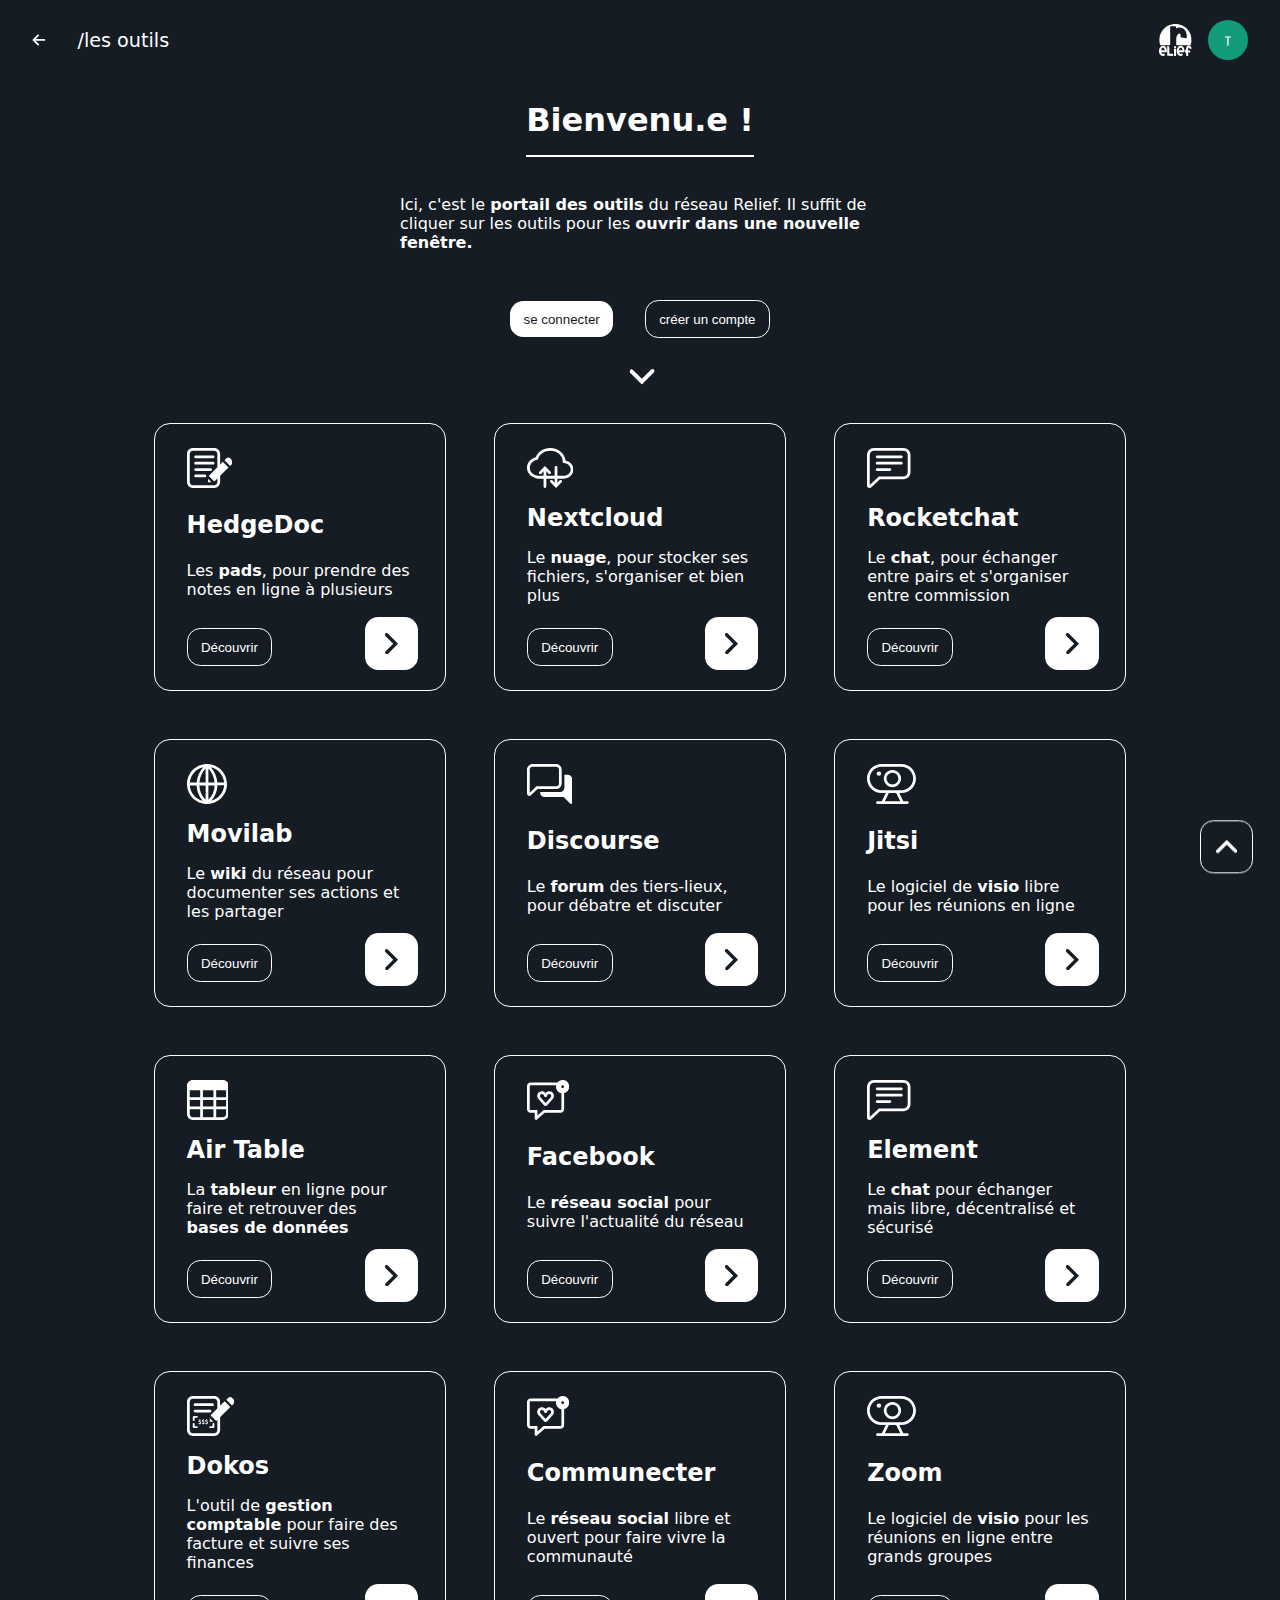
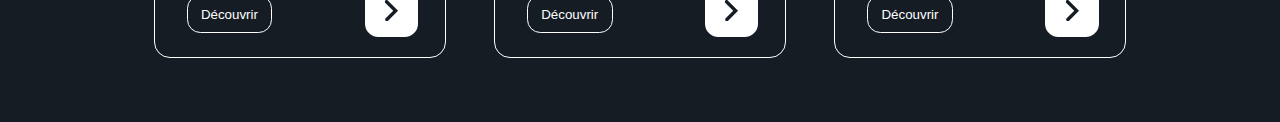
==== commit 00d35110: "Issue 3 > descirption image de profil" ====
--- a/index.html
+++ b/index.html
@@ -49,7 +49,7 @@
 
             <div class="account">
                 <a title="mon compte" href="https://id.indie.host/auth/realms/relief-aura-fr/account/">
-                    <img class="account-img" src="T-account.png">
+                    <img class="account-img" src="T-account.png" alt="photo de profil">
                 </a>
             </div>
         </div>
--- a/style.css
+++ b/style.css
@@ -200,6 +200,7 @@
     position: relative;
     border-radius: 1em;
     padding: 1.5em 2em;
+    justify-content: space-between;
 }
 
 .carte-outil:hover{
